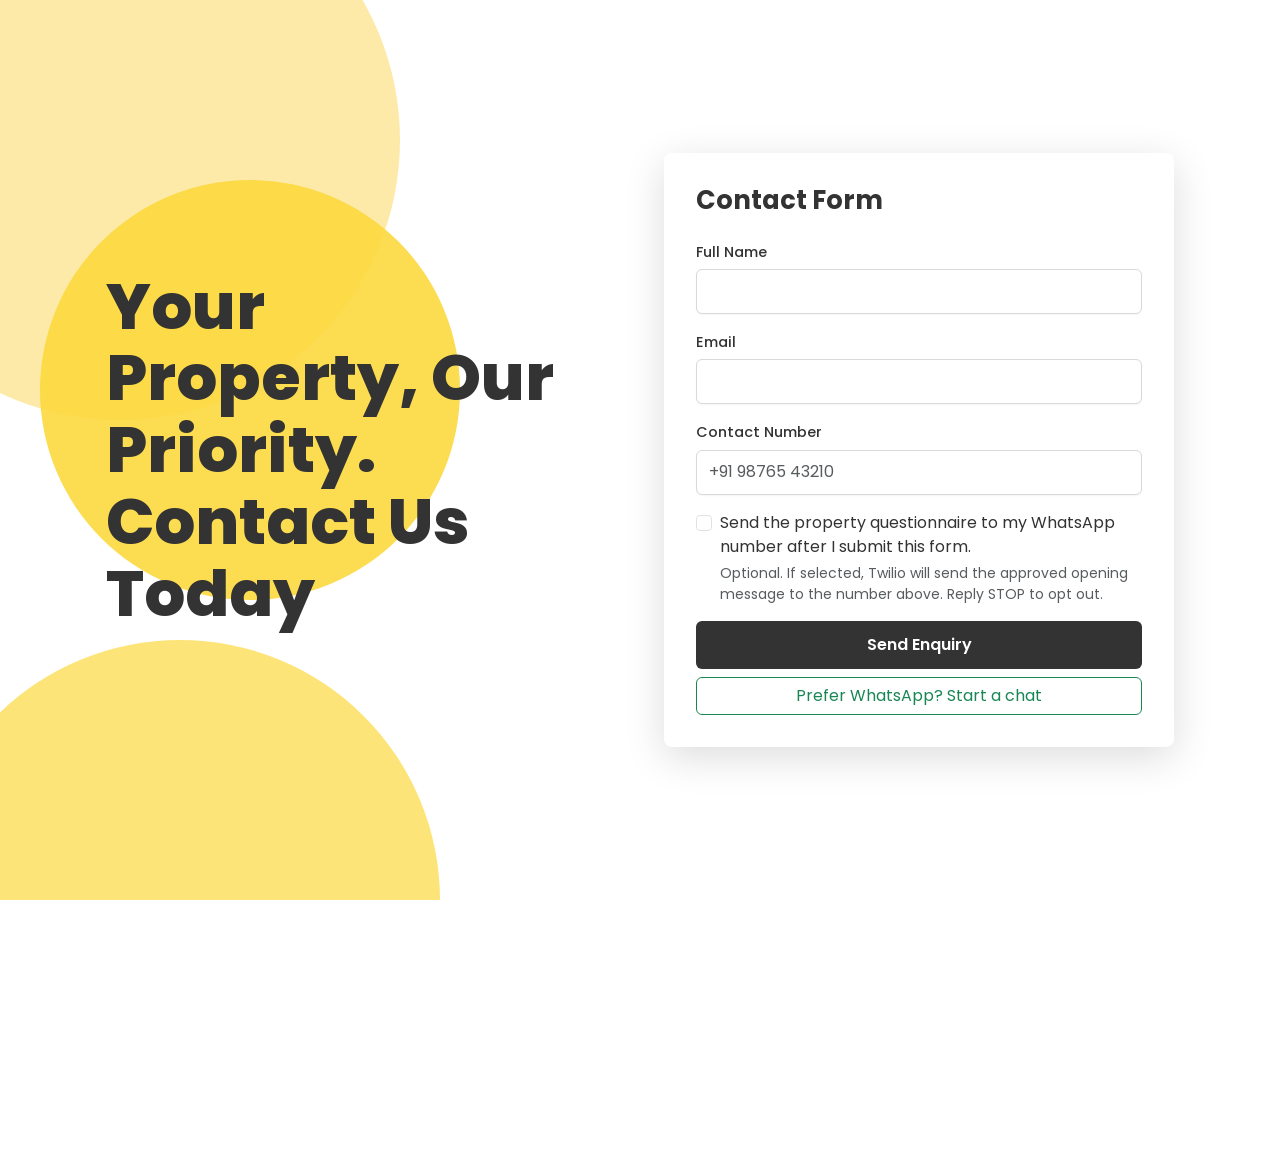
==== static/index.html @ 267e1428 "Add files via upload" ====
<!DOCTYPE html>
<html lang="en" class="no-scrollbar">
<head>
  <meta charset="UTF-8">
  <meta name="viewport" content="width=device-width, initial-scale=1">
  <title>Contact Us | Your Property, Our Priority</title>
  <link href="https://cdn.jsdelivr.net/npm/bootstrap@5.3.3/dist/css/bootstrap.min.css" rel="stylesheet">
  <link href="https://fonts.googleapis.com/css2?family=Poppins:wght@400;500;700;800&display=swap" rel="stylesheet">
  <link href="/static/style.css?v=20261005-noreq" rel="stylesheet">
</head>
<body>
  <div class="blob blob-1"></div>
  <div class="blob blob-2"></div>
  <div class="blob blob-3"></div>

  <main class="container-xl page">
    <div class="row align-items-center g-5 w-100 mx-0">

      <section class="col-lg-6">
        <h1 class="headline">Your Property, Our Priority. Contact Us Today</h1>
      </section>

      <section class="col-lg-6">
        <form id="contactForm" class="form-card" novalidate>
          <h2 class="form-title">Contact Form</h2>

          <div class="mb-3">
            <label for="full_name" class="form-label">Full Name</label>
            <input type="text" class="form-control" id="full_name" name="full_name" minlength="2" maxlength="100" required>
            <div class="invalid-feedback">Please enter your full name.</div>
          </div>

          <div class="mb-3">
            <label for="email" class="form-label">Email</label>
            <input type="email" class="form-control" id="email" name="email" required>
            <div class="invalid-feedback">Please enter a valid email address.</div>
          </div>

          <div class="mb-3">
            <label for="contact_number" class="form-label">Contact Number</label>
            <input type="tel" class="form-control" id="contact_number" name="contact_number"
                   placeholder="+91 98765 43210" pattern="\+[1-9][0-9\s\-]{7,17}" required>
            <div class="invalid-feedback">Enter the number with its country code, for example +91 98765 43210.</div>
          </div>

          <div class="form-check mb-3">
            <input class="form-check-input" type="checkbox" id="whatsapp_opt_in" name="whatsapp_opt_in" value="true">
            <label class="form-check-label" for="whatsapp_opt_in">Send the property questionnaire to my WhatsApp number after I submit this form.</label>
            <div class="form-text">Optional. If selected, Twilio will send the approved opening message to the number above. Reply STOP to opt out.</div>
          </div>

          <button type="submit" class="btn btn-submit w-100" id="submitBtn">Send Enquiry</button>
          <a href="/whatsapp" class="btn btn-outline-success w-100 mt-2">
            Prefer WhatsApp? Start a chat
          </a>
        </form>
      </section>

    </div>
  </main>

  <div class="popup-overlay" id="successPopup" hidden>
    <div class="popup" role="dialog" aria-modal="true" aria-labelledby="popupTitle">
      <button type="button" class="popup-close" id="popupClose" aria-label="Close">&times;</button>
      <div class="popup-top">
        <div class="popup-check">
          <svg viewBox="0 0 24 24" aria-hidden="true"><path d="M5 12.5l4.5 4.5L19 7.5"/></svg>
        </div>
        <h3 id="popupTitle">Thank You!</h3>
        <p id="successMessage">Your details have been sent. Reply to our WhatsApp thank-you message to continue with the property questions.</p>
      </div>
      <div class="popup-bottom">
        <button type="button" class="popup-btn" id="popupOk">OK</button>
      </div>
    </div>
  </div>

  <div class="popup-overlay alert-overlay" id="errorPopup" hidden>
    <div class="alert-card" role="alertdialog" aria-modal="true" aria-labelledby="errorTitle" aria-describedby="errorMessage">
      <div class="alert-art" aria-hidden="true">
        <span class="spark spark-one">✦</span><span class="spark spark-two">✦</span>
        <div class="mail-illustration"><span class="mail-flap"></span><span class="mail-face">!</span></div>
      </div>
      <h3 id="errorTitle">CHECK YOUR DETAILS</h3>
      <p id="errorMessage">Please review the highlighted information and try again.</p>
      <button type="button" id="errorRetry" class="alert-retry">TRY AGAIN</button>
    </div>
  </div>

  <script src="/static/script.js?v=20261005-noreq"></script>
</body>
</html>
---- static/style.css ----
:root {
  --ink: #333333;
  --yellow: #fde26b;
  --yellow-soft: #fdeaa8;
  --yellow-deep: #fcd93f;
  --line: #d9d9d9;
}

html { overflow-y: auto; }
html, body { min-height: 100%; }

body {
  font-family: "Poppins", Arial, sans-serif;
  color: var(--ink);
  background: #fff;
  position: relative;
  overflow: hidden;      /* clips the yellow blobs so they never add a scrollbar */
  min-height: 100vh;
  min-height: 100dvh;
}

/* Background blobs */
.blob { position: absolute; border-radius: 50%; z-index: 0; }
.blob-1 { width: 560px; height: 560px; background: var(--yellow-soft); top: -140px; left: -160px; }
.blob-2 { width: 420px; height: 420px; background: var(--yellow-deep); top: 180px; left: 40px; opacity: .9; }
.blob-3 { width: 520px; height: 520px; background: var(--yellow); bottom: -260px; left: -80px; opacity: .9; }

.page {
  position: relative;
  z-index: 1;
  min-height: 100vh;
  min-height: 100dvh;
  display: flex;
  align-items: center;
  padding-top: 2rem;
  padding-bottom: 2rem;
}

.headline {
  font-weight: 800;
  font-size: clamp(2.4rem, 5vw, 4.2rem);
  line-height: 1.12;
  color: var(--ink);
  max-width: 11ch;
  margin: 0;
}

/* Form card */
.form-card {
  background: #fff;
  border-radius: 8px;
  padding: 2rem;
  box-shadow: 0 10px 40px rgba(0, 0, 0, .14);
  max-width: 520px;
  margin-left: auto;
}

.form-title { font-size: 1.6rem; font-weight: 700; margin-bottom: 1.5rem; }
.form-label { font-size: .9rem; font-weight: 500; margin-bottom: .35rem; }

.form-control {
  border: 1px solid var(--line);
  border-radius: 6px;
  padding: .6rem .75rem;
  box-shadow: 0 1px 2px rgba(0, 0, 0, .04);
}
.form-control:focus {
  border-color: #3b8beb;
  box-shadow: 0 0 0 .2rem rgba(59, 139, 235, .18);
}

.btn-submit {
  background: var(--ink);
  color: #fff;
  font-weight: 600;
  padding: .7rem 1rem;
  border-radius: 6px;
}
.btn-submit:hover, .btn-submit:focus { background: #000; color: #fff; }
.btn-submit:disabled { opacity: .7; }

@media (max-width: 991.98px) {
  .headline { max-width: none; }
  .form-card { margin: 0 auto; }
  .blob-2 { top: 120px; }
}

@media (prefers-reduced-motion: reduce) {
  * { transition: none !important; }
}

@media (max-width: 575.98px) {
  .page { min-height: 100dvh; padding-top: 1rem; }
}

/* Enquiry form additions */
.form-card-wide { max-width: 680px; }
.section-label {
  font-size: .8rem;
  font-weight: 700;
  letter-spacing: .06em;
  text-transform: uppercase;
  color: #777;
  margin: 1.25rem 0 .75rem;
  padding-bottom: .4rem;
  border-bottom: 1px solid var(--line);
}
.section-label:first-of-type { margin-top: 0; }
.req { color: #d63030; }
.form-select {
  border: 1px solid var(--line);
  border-radius: 6px;
  padding: .6rem .75rem;
}
.form-select:focus {
  border-color: #3b8beb;
  box-shadow: 0 0 0 .2rem rgba(59, 139, 235, .18);
}
/* Compact enquiry form on desktop so it fits a 1920x1080 screen without scrolling */

/* Success popup (contact form) */
.popup-overlay {
  position: fixed; inset: 0; z-index: 1050;
  display: flex; align-items: center; justify-content: center;
  padding: 1rem; background: rgba(30, 40, 60, .55);
  animation: popFade .2s ease;
}
.popup-overlay[hidden] { display: none !important; }
.popup {
  position: relative; width: 100%; max-width: 480px;
  background: #fff; border: 2px solid #d95a42; border-radius: 8px;
  box-shadow: -14px 14px 0 rgba(0, 0, 0, .18);
  animation: popIn .25s ease;
}
.popup-top {
  position: relative; text-align: center; color: #fff;
  padding: 2rem 1rem 2.25rem; border-radius: 6px 6px 0 0;
  background: linear-gradient(to top left, #d65b45 50%, #e8654a 50%);
}
.popup-top::after {
  content: ""; position: absolute; left: 50%; bottom: -12px; transform: translateX(-50%);
  border: 12px solid transparent; border-top-color: #d65b45; border-bottom: 0;
}
.popup-check {
  width: 84px; height: 84px; border-radius: 50%; background: #fff;
  margin: 0 auto 1.1rem; display: grid; place-items: center;
}
.popup-check svg {
  width: 44px; height: 44px; fill: none; stroke: #111;
  stroke-width: 3.6; stroke-linecap: round; stroke-linejoin: round;
}
.popup h3 { font-weight: 800; font-size: 1.6rem; margin: 0; }
.popup-top p { margin: .35rem 0 0; font-size: .95rem; }
.popup-close {
  position: absolute; top: -16px; right: -16px; z-index: 2;
  width: 40px; height: 40px; border-radius: 50%; background: #fff; color: #111;
  border: 2px solid #d95a42; box-shadow: -3px 3px 0 rgba(0, 0, 0, .2);
  font-size: 1.5rem; font-weight: 800; line-height: 1; cursor: pointer;
}
.popup-bottom { padding: 2rem 1rem; text-align: center; }
.popup-btn {
  background: #e8654a; color: #fff; border: 2px solid #d95a42; border-radius: 8px;
  padding: .7rem 3.5rem; font-weight: 700; font-size: 1rem; letter-spacing: .04em;
  box-shadow: -5px 5px 0 rgba(0, 0, 0, .16); cursor: pointer;
  transition: transform .1s ease, box-shadow .1s ease;
}
.popup-btn:hover { transform: translate(-2px, 2px); box-shadow: -3px 3px 0 rgba(0, 0, 0, .16); }

/* Friendly validation / request error dialog, styled after the supplied reference */
.alert-overlay { background: rgba(20, 37, 66, .38); }
.alert-card {
  width: min(100%, 360px); overflow: hidden; text-align: center; color: #14517e;
  padding: 1rem 1.35rem 1.35rem; border: 1px solid #d9eaf5; border-radius: 16px;
  background: #fff; box-shadow: 0 18px 50px rgba(14, 61, 101, .24);
  animation: popIn .25s ease;
}
.alert-art {
  position: relative; height: 180px; margin: 0 -1.35rem 1rem; overflow: hidden;
  display: grid; place-items: center;
  background: radial-gradient(circle at 18% 24%, #65d4e7 0 3px, transparent 4px),
              radial-gradient(circle at 82% 26%, #ffd873 0 3px, transparent 4px),
              radial-gradient(circle at 24% 78%, #76e3d5 0 3px, transparent 4px),
              linear-gradient(145deg, #43b3e8, #287ed1);
}
.mail-illustration {
  position: relative; width: 132px; height: 88px; margin-top: 24px; border-radius: 8px;
  display: grid; place-items: center; background: #f8fcff;
  box-shadow: 0 9px 0 rgba(17, 73, 132, .18); transform: rotate(-3deg);
}
.mail-illustration::before, .mail-illustration::after {
  content: ""; position: absolute; bottom: 0; width: 0; height: 0; z-index: 1;
  border-top: 43px solid #d8edf8;
}
.mail-illustration::before { left: 0; border-right: 66px solid transparent; }
.mail-illustration::after { right: 0; border-left: 66px solid transparent; }
.mail-flap {
  position: absolute; left: 0; top: 0; width: 0; height: 0; border-top: 48px solid #b9e0f3;
  border-left: 66px solid transparent; border-right: 66px solid transparent;
}
.mail-face {
  z-index: 2; width: 42px; height: 32px; margin-top: -12px; border-radius: 5px;
  display: grid; place-items: center; background: #fff; color: #236ba7; font-weight: 800;
  box-shadow: 0 2px 8px rgba(16, 74, 125, .18);
}
.spark { position: absolute; color: #ffe27b; font-size: 1.1rem; }
.spark-one { top: 28px; left: 62px; }
.spark-two { right: 58px; bottom: 28px; color: #a8eff4; }
.alert-card h3 { margin: .2rem 0 .45rem; font-size: 1.05rem; font-weight: 800; letter-spacing: .04em; color: #165782; }
.alert-card p { min-height: 42px; margin: 0 auto 1rem; font-size: .88rem; line-height: 1.5; color: #4d6d83; }
.alert-retry {
  border: 0; padding: .4rem 1.2rem; background: transparent; color: #14517e;
  font-size: .82rem; font-weight: 700; letter-spacing: .06em; cursor: pointer;
}
.alert-retry:hover { color: #087fbc; text-decoration: underline; }
@keyframes popFade { from { opacity: 0; } to { opacity: 1; } }
@keyframes popIn { from { opacity: 0; transform: translateY(14px) scale(.96); } to { opacity: 1; transform: none; } }

/* Location suggestions */
.loc-wrap { position: relative; }
.loc-list {
  position: absolute; top: 100%; left: 0; right: 0; z-index: 30;
  margin: 2px 0 0; padding: .25rem 0; list-style: none;
  background: #fff; border: 1px solid var(--line); border-radius: 6px;
  box-shadow: 0 8px 24px rgba(0, 0, 0, .14); max-height: 230px; overflow-y: auto;
}
.loc-list[hidden] { display: none; }
.loc-list li { padding: .45rem .75rem; font-size: .9rem; cursor: pointer; }
.loc-list li small { display: block; color: #777; font-size: .75rem; }
.loc-list li:hover, .loc-list li.active { background: #fff6cc; }
.loc-list li.muted { color: #888; cursor: default; font-size: .82rem; }
.loc-list li.muted:hover { background: transparent; }
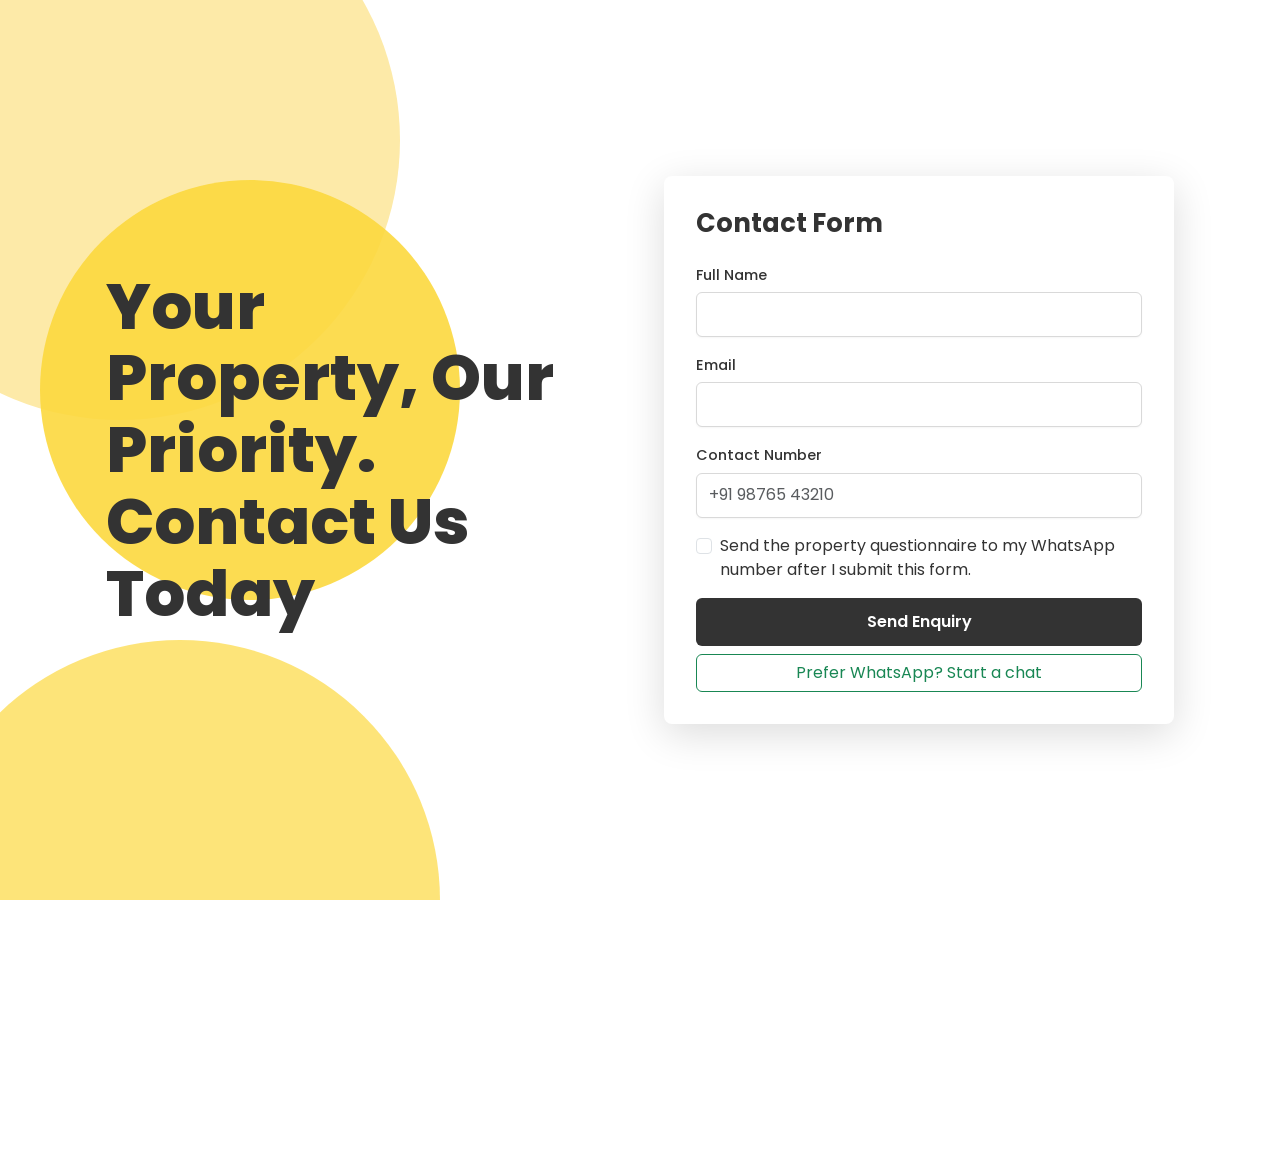
==== commit 03a0528e: "Add files via upload" ====
--- a/static/index.html
+++ b/static/index.html
@@ -6,7 +6,7 @@
   <title>Contact Us | Your Property, Our Priority</title>
   <link href="https://cdn.jsdelivr.net/npm/bootstrap@5.3.3/dist/css/bootstrap.min.css" rel="stylesheet">
   <link href="https://fonts.googleapis.com/css2?family=Poppins:wght@400;500;700;800&display=swap" rel="stylesheet">
-  <link href="/static/style.css?v=20261005-noreq" rel="stylesheet">
+  <link href="/static/style.css?v=20261006-responsive" rel="stylesheet">
 </head>
 <body>
   <div class="blob blob-1"></div>
@@ -44,9 +44,8 @@
           </div>
 
           <div class="form-check mb-3">
-            <input class="form-check-input" type="checkbox" id="whatsapp_opt_in" name="whatsapp_opt_in" value="true">
+            <input class="form-check-input" type="checkbox" id="whatsapp_opt_in" name="whatsapp_opt_in" value="true" action="/whatsapp">
             <label class="form-check-label" for="whatsapp_opt_in">Send the property questionnaire to my WhatsApp number after I submit this form.</label>
-            <div class="form-text">Optional. If selected, Twilio will send the approved opening message to the number above. Reply STOP to opt out.</div>
           </div>
 
           <button type="submit" class="btn btn-submit w-100" id="submitBtn">Send Enquiry</button>
@@ -87,6 +86,6 @@
     </div>
   </div>
 
-  <script src="/static/script.js?v=20261005-noreq"></script>
+  <script src="/static/script.js?v=20261006-responsive"></script>
 </body>
 </html>
--- a/static/style.css
+++ b/static/style.css
@@ -14,7 +14,8 @@
   color: var(--ink);
   background: #fff;
   position: relative;
-  overflow: hidden;      /* clips the yellow blobs so they never add a scrollbar */
+  overflow-x: hidden;
+  overflow-y: auto;
   min-height: 100vh;
   min-height: 100dvh;
 }
@@ -229,3 +230,65 @@
 .loc-list li:hover, .loc-list li.active { background: #fff6cc; }
 .loc-list li.muted { color: #888; cursor: default; font-size: .82rem; }
 .loc-list li.muted:hover { background: transparent; }
+
+/* Responsive layout for the Contact Us and Property Enquiry pages */
+@media (max-width: 991.98px) {
+  .page {
+    align-items: flex-start;
+    padding-top: clamp(1.25rem, 4vw, 2.5rem);
+    padding-bottom: clamp(1.5rem, 5vw, 3rem);
+  }
+  .page > .row { --bs-gutter-y: 1.5rem; }
+  .headline {
+    max-width: 15ch;
+    font-size: clamp(2.1rem, 6vw, 3.4rem);
+    margin-inline: auto;
+  }
+  .form-card, .form-card-wide {
+    width: 100%;
+    max-width: 720px;
+    margin-inline: auto;
+  }
+}
+
+@media (max-width: 575.98px) {
+  .page {
+    min-height: 100svh;
+    padding: 1rem .25rem 1.5rem;
+  }
+  .page > .row { --bs-gutter-x: 1rem; --bs-gutter-y: 1.25rem; }
+  .headline {
+    max-width: 14ch;
+    font-size: clamp(2rem, 9.5vw, 2.8rem);
+    line-height: 1.08;
+  }
+  .form-card, .form-card-wide {
+    padding: 1.25rem;
+    border-radius: 12px;
+  }
+  .form-title { font-size: 1.4rem; margin-bottom: 1.15rem; }
+  .section-label { margin-top: 1rem; }
+  .form-control, .form-select { min-height: 46px; font-size: 16px; }
+  textarea.form-control { min-height: 88px; }
+  .form-check { padding-left: 1.75rem; }
+  .form-check-input { width: 1.15rem; height: 1.15rem; margin-left: -1.75rem; }
+  .form-check-label, .form-text { line-height: 1.5; }
+  .blob-1 { width: 390px; height: 390px; top: -120px; left: -210px; }
+  .blob-2 { width: 300px; height: 300px; top: 260px; left: -115px; }
+  .blob-3 { width: 360px; height: 360px; bottom: -210px; left: -195px; }
+  .popup-overlay { padding: .75rem; }
+  .popup { max-height: calc(100dvh - 1.5rem); overflow-y: auto; }
+  .popup-top { padding: 1.5rem .9rem 1.8rem; }
+  .popup-check { width: 68px; height: 68px; margin-bottom: .8rem; }
+  .popup-check svg { width: 36px; height: 36px; }
+  .popup h3 { font-size: 1.4rem; }
+  .popup-top p { font-size: .9rem; }
+  .popup-close { top: 8px; right: 8px; width: 34px; height: 34px; border-width: 1px; }
+  .popup-bottom { padding: 1.5rem 1rem; }
+  .alert-card { max-height: calc(100dvh - 1.5rem); overflow-y: auto; }
+  .alert-art { height: 150px; }
+}
+
+@media (max-height: 720px) and (min-width: 992px) {
+  .page { align-items: flex-start; padding-top: 1.25rem; padding-bottom: 1.25rem; }
+}
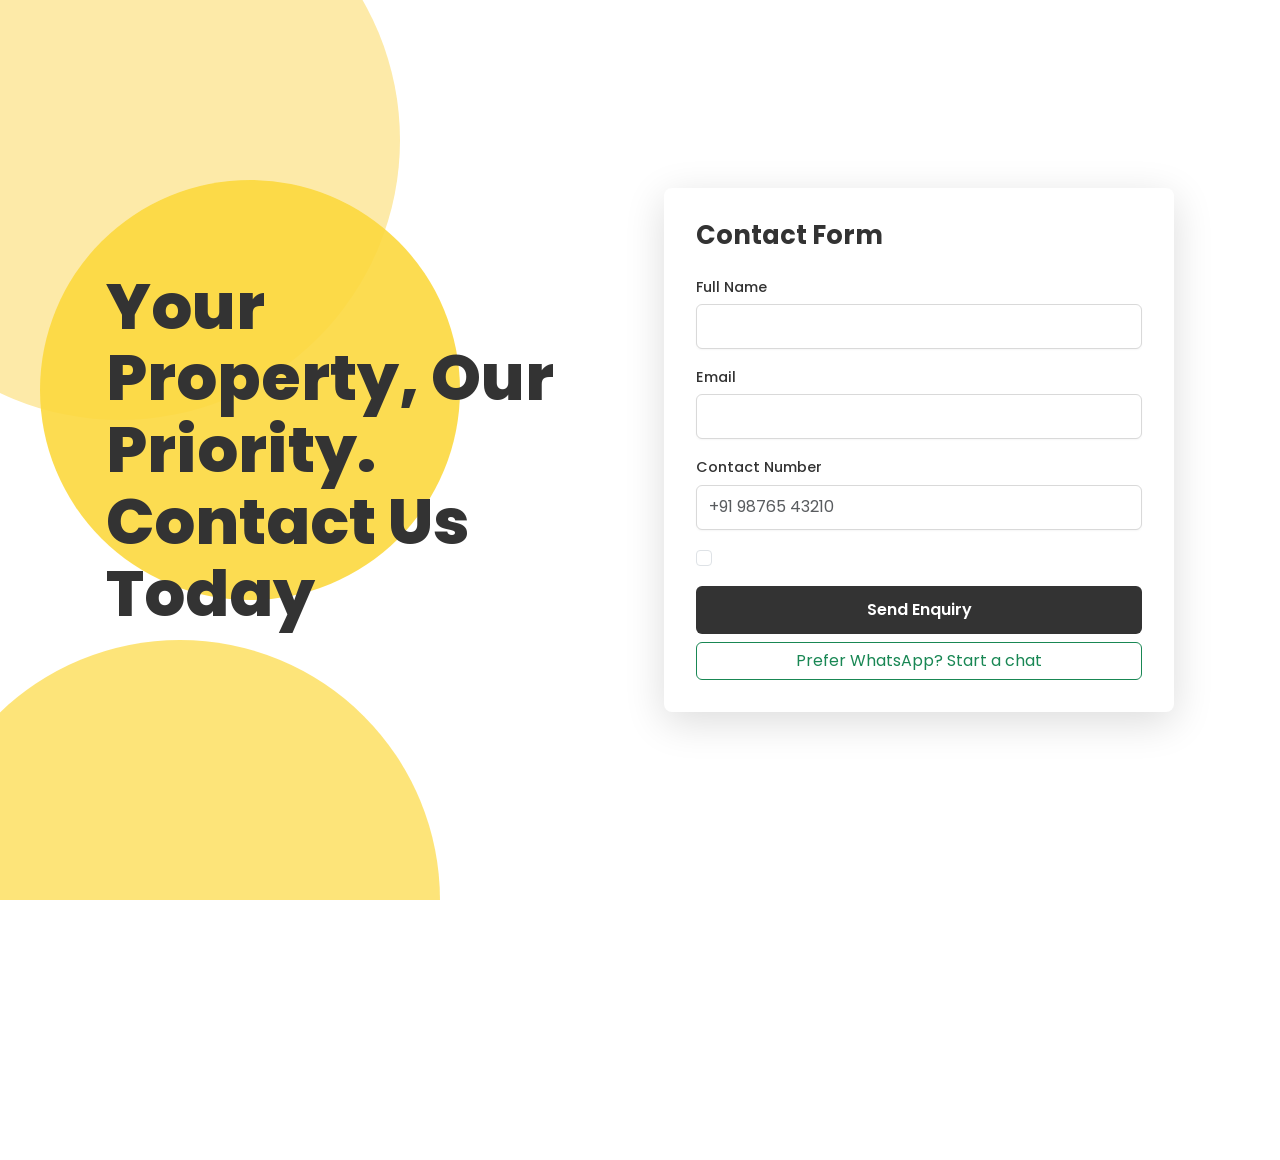
==== commit e1850b36: "Add files via upload" ====
--- a/static/index.html
+++ b/static/index.html
@@ -44,8 +44,7 @@
           </div>
 
           <div class="form-check mb-3">
-            <input class="form-check-input" type="checkbox" id="whatsapp_opt_in" name="whatsapp_opt_in" value="true" action="/whatsapp">
-            <label class="form-check-label" for="whatsapp_opt_in">Send the property questionnaire to my WhatsApp number after I submit this form.</label>
+            <input class="form-check-input" type="checkbox" id="whatsapp_opt_in" name="whatsapp_opt_in" value="true">
           </div>
 
           <button type="submit" class="btn btn-submit w-100" id="submitBtn">Send Enquiry</button>
